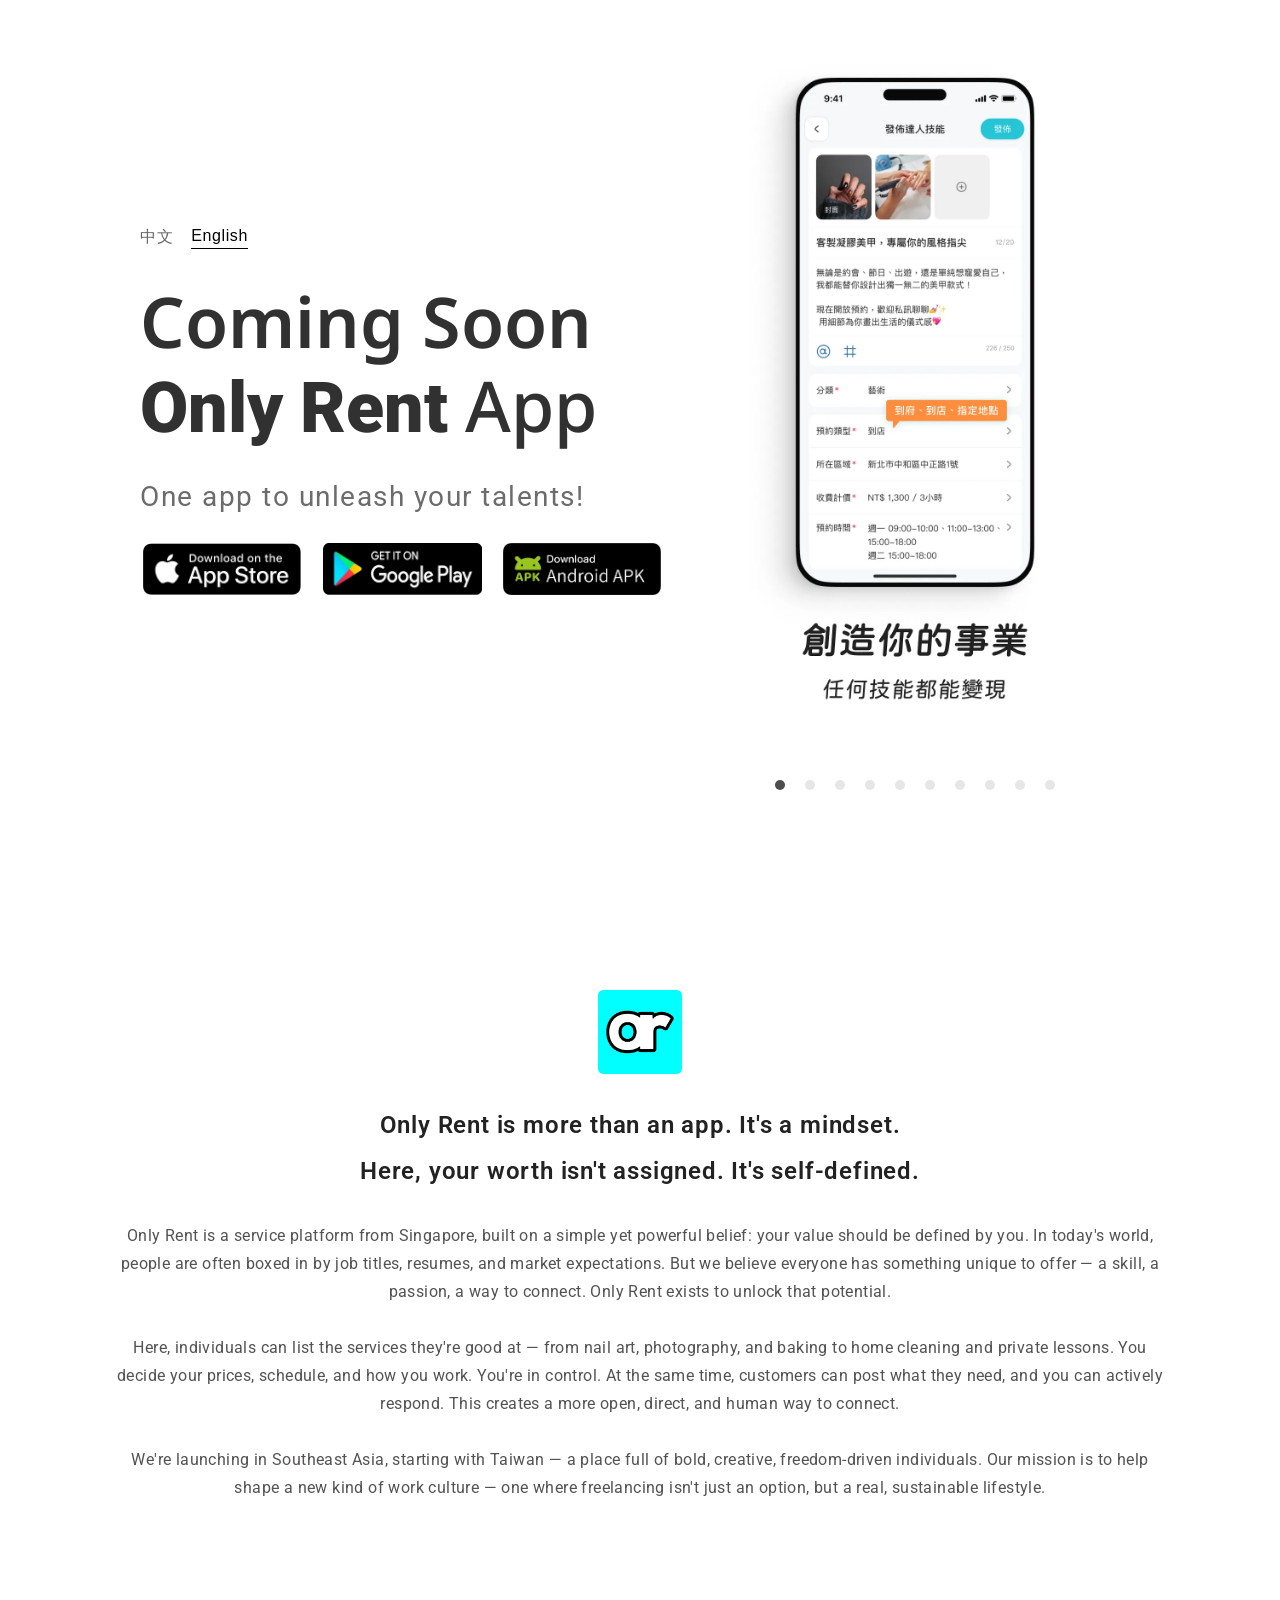
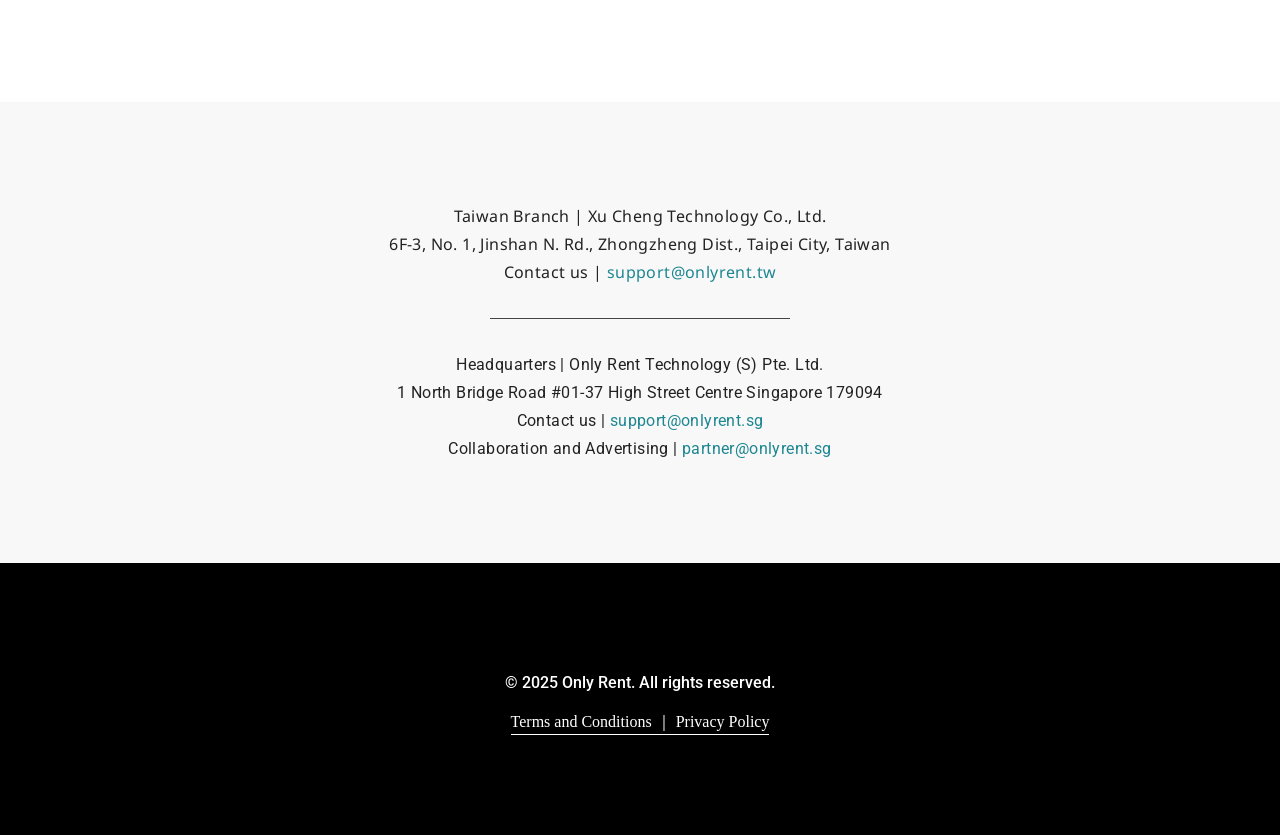
==== onlyrent-en/index.html @ f4c3f05b "Add files via upload" ====
<!DOCTYPE html>
<html lang="en">
<head>
  <meta charset="UTF-8">
  <meta name="viewport" content="width=device-width, initial-scale=1.0">
  <title>Only Rent - Your Value, Your Way</title>
  <!-- Google Fonts: Roboto (英文), Noto Sans (中文) -->
  <link href="https://fonts.googleapis.com/css?family=Roboto:400,700,900&display=swap" rel="stylesheet">
  <link href="https://fonts.googleapis.com/css2?family=Noto+Sans:400,700,900&display=swap" rel="stylesheet">
  <link rel="stylesheet" href="style.css">
</head>
<body>
  <div class="main">
    <!-- 主視覺區塊 -->
    <section class="hero-section">
      <div class="hero-content">
        <div class="hero-left">
          <div class="language-selector">
              <button id="lang-zh" onclick="window.location.href='../onlyrent-zh/index.html'" class="active">中文</button>
              <button id="lang-en" disabled class="inactive-lang">English</button>
          </div>
          <div class="text-group">
              <div class="title en-font">Coming Soon</div>
              <div class="subtitle en-font"><span class="title-bold">Only Rent</span> <span class="zh-font">App</span></div>
              <div class="subtitle-italic en-font">One app to unleash your talents!</div>
          </div>
          <div class="app-store-buttons">
              <a href="https://apps.apple.com/app/onlyrent/id1234567890" target="_blank">
                <img src="images/app-store.webp" alt="Download on App Store">
              </a>
              <a href="https://play.google.com/store/apps/details?id=com.onlyrent.app" target="_blank">
                <img src="images/google-play.webp" alt="Get it on Google Play">
              </a>
              <a href="#" target="_blank" rel="noopener">
                <img src="images/android-apk.webp" alt="Download Android APK">
              </a>
          </div>
        </div>
        <div class="hero-right">
          <div class="image-column">
            <img class="mockup-image" src="images/only rent 1.webp" alt="Only Rent App Screenshot" />
            <div class="carousel-dots">
              <div class="dot active"></div>
              <div class="dot"></div>
              <div class="dot"></div>
              <div class="dot"></div>
              <div class="dot"></div>
              <div class="dot"></div>
              <div class="dot"></div>
              <div class="dot"></div>
              <div class="dot"></div>
              <div class="dot"></div>
            </div>
          </div>
        </div>
      </div>
    </section>

    <!-- 公司介紹區塊 -->
    <section class="about-section">
      <img class="logo" src="images/only rent logo.webp" alt="Only Rent Logo"/>
      <div class="about-title en-font">Only Rent is more than an app. It's a mindset.<br>Here, your worth isn't assigned. It's self-defined.</div>
      <div class="about-desc en-font">Only Rent is a service platform from Singapore, built on a simple yet powerful belief: your value should be defined by you.
In today's world, people are often boxed in by job titles, resumes, and market expectations. But we believe everyone has something unique to offer — a skill, a passion, a way to connect. Only Rent exists to unlock that potential.<br><br>Here, individuals can list the services they're good at — from nail art, photography, and baking to home cleaning and private lessons. You decide your prices, schedule, and how you work. You're in control. At the same time, customers can post what they need, and you can actively respond. This creates a more open, direct, and human way to connect.<br><br>We're launching in Southeast Asia, starting with Taiwan — a place full of bold, creative, freedom-driven individuals. Our mission is to help shape a new kind of work culture — one where freelancing isn't just an option, but a real, sustainable lifestyle.</div>
    </section>

    <!-- 聯絡資訊 -->
    <section class="contact-section">
      <div class="contact-content">
        <div class="contact-block">
          <div class="contact-text zh-font">Taiwan Branch | Xu Cheng Technology Co., Ltd. </div>
          <div class="contact-text zh-font">6F-3, No. 1, Jinshan N. Rd., Zhongzheng Dist., Taipei City, Taiwan</div>
          <div class="contact-text zh-font">Contact us | <span class="contact-email">support@onlyrent.tw</span></div>
      
        </div>
        <div class="contact-line"></div>
        <div class="contact-block">
          <div class="contact-text en-font">Headquarters | Only Rent Technology (S) Pte. Ltd.</div>
          <div class="contact-text en-font">1 North Bridge Road #01-37 High Street Centre Singapore 179094</div>
          <div class="contact-text en-font">Contact us | <span class="contact-email">support@onlyrent.sg</span></div>
          <div class="contact-text en-font">Collaboration and Advertising | <span class="contact-email">partner@onlyrent.sg</span></div>
        </div>
      </div>
    </section>

    <!-- footer -->
    <footer class="footer">
      <div class="footer-text en-font">© 2025 Only Rent. All rights reserved.</div>
      <div class="footer-text-group">
        <span class="footer-link" id="footer-toggle">Terms and Conditions ｜ Privacy Policy </span>
      </div>
      <div class="footer-expand" id="footer-content">
        <div class="footer-expand-inner">
          <div class="footer-expand-text"><span>Only Rent Terms and Conditions</span><br>
<span>Effective Date: May 15, 2025</span><br><br>

Welcome to Only Rent (hereinafter referred to as "the Platform"). The Platform is operated by Only Rent Technology (S) Pte. Ltd., registered in Singapore, and serves as a service-matching platform allowing users to freely post or accept various human services. By using the Platform, you agree to the following terms and conditions.<br><br>

<span>1. Eligibility</span><br>
• Users must be at least 18 years old and possess full legal capacity. Individuals under 18 should not register or use the services.<br>
• The Platform reserves the right to require users to complete identity verification (e.g., mobile verification, uploading government-issued identification). Failure to complete verification may result in limited or restricted access to certain features.<br><br>

<span>2. Platform Services</span><br>
• The Platform solely provides a technical platform for "service providers" and "service seekers" to post, search, and transact services. It does not participate in the actual fulfillment of services between parties.<br>
• Information, matching functions, and transaction records provided by the Platform are intended to assist communication and collaboration between parties and do not constitute any commitment, guarantee, or agency relationship.<br><br>

<span>3. Prohibited Activities and Content Guidelines</span><br>
Users are strictly prohibited from engaging in the following activities on the Platform:<br>
• Posting or offering services that are illegal, violent, fraudulent, pornographic, related to gambling, drugs, or human trafficking.<br>
• Engaging in multi-level marketing (MLM), illegal lending, cryptocurrency scams, or other financial fraud services.<br>
• Uploading unauthorized photos, data, or infringing content.<br>
• Posting misleading, discriminatory, insulting, or content that infringes upon third-party rights.<br>
• Impersonating others, spreading spam, or interfering with Platform operations.<br>
The Platform reserves the right to delete any violating content, block accounts, or restrict feature usage without prior notice and may report violations to authorities as necessary.<br><br>

<span>4. Intellectual Property Rights</span><br>
All content provided by Only Rent, including but not limited to images, trademarks, code, platform structure, and text, is owned by the company or its authorized licensors. Unauthorized reproduction, distribution, editing, or commercial use is prohibited without written consent.<br><br>

<span>5. User-Generated Content (UGC) Management</span><br>
• Users must ensure that all posted content (text, images, videos, etc.) is legal and truthful and grant the Platform the right to display such content publicly for marketing or browsing purposes.<br>
• The Platform reserves the right to review, remove, or delete content that violates these terms and may block related accounts to maintain order.<br><br>

<span>6. Payment and Refund Policy</span><br>
• All financial transactions are processed by the third-party payment provider "TapPay" in Taiwan. The Platform does not store users' credit card or payment information.<br>
• If disputes arise after payment, service seekers must file a complaint within 24 hours of transaction completion. The Platform will make a preliminary judgment based on available information to assist in refund processing but does not guarantee outcomes.<br>
• The Platform reserves the right to charge a service fee, with applicable rates announced on the Platform.<br><br>

<span>7. Privacy and Data Security</span><br>
• Personal data provided by users will be securely stored, encrypted, and used in accordance with the Terms and Conditions ｜ Privacy Policy. The Platform implements strict internal access controls.<br>
• Upon account deletion, the Platform will delete or anonymize all data within a reasonable period unless retention is legally required.<br><br>

<span>8. Limitation of Liability and Risk Disclosure</span><br>
• The Platform does not provide explicit or implicit guarantees regarding any service content, quality, fulfillment, or effectiveness.<br>
• Users are responsible for assessing risks and bearing all consequences related to transactions.<br>
• The Platform is not liable for losses resulting from system failures, external attacks, or issues with partner services.<br><br>

<span>9. Amendments and Notifications</span><br>
The Platform reserves the right to modify these Terms and the Terms and Conditions ｜ Privacy Policy at any time. Changes will be communicated via announcements or in-app notifications. Continued use of the services constitutes acceptance of the new terms.<br><br>

<span>10. Governing Law and Dispute Resolution</span><br>
These Terms are governed by the laws of Singapore. Disputes will primarily be submitted to Singapore courts. For users located in Taiwan, the Platform reserves the right to choose the jurisdiction of Taiwanese local courts.<br><br>

<span>Only Rent Terms and Conditions ｜ Privacy Policy</span><br><br>
<span>1. Data Collection Types</span><br>
We may collect the following types of data:<br>
• Registration Data: Name, gender, mobile number, email, identification number (or residence permit number).<br>
• Transaction and Usage Behavior: Service content, history records, device information, IP address.<br>
• Financial Data: Payment and refund records (processed by third-party payment providers).<br>
<br>
<span>2. Purpose of Data Use</span><br>
• Identity verification and security authentication.<br>
• Providing and improving platform functions and user experience.<br>
• Handling user complaints, transaction record audits, and legal compliance.<br>
• Sending important system notifications and marketing information (users may opt-out).<br>
<br>
<span>3. Third-Party Data Sharing Statement</span><br>
We may share user data under the following circumstances:<br>
• With payment providers, identity verification agencies, and other partners to facilitate transactions.<br>
• With legal or administrative authorities upon lawful request.<br>
• With authorized customer service and review teams to ensure compliance.<br>
We do not sell or rent user data to third parties for commercial purposes.<br>
<br>
<span>4. Cross-Border Data Transfer Statement</span><br>
Your data may be stored or processed in Singapore, Taiwan, or other countries with comparable data protection standards. We employ SSL encryption and access controls to ensure data security.<br>
<br>
<span>5. User Rights</span><br>
You may exercise the following rights at any time:<br>
• Inquire or request access to your data.<br>
• Request correction or deletion of data.<br>
• Withdraw consent for marketing or data usage.<br>
• Deactivate your account and delete all associated data (some transaction records may be retained as required by law).<br>
To exercise these rights, please contact us at: support@onlyrent.sg<br>
<br>
<span>6. Data Retention Period</span><br>
Unless otherwise required by law, we will delete or anonymize data within 6 months after account closure or deactivation. Legally mandated records (e.g., transaction records) will be retained for at least 5 years.<br>
<br>
<span>7. Terms and Conditions ｜ Privacy Policy Amendments</span><br>
Only Rent reserves the right to update this policy at any time. All revisions will be announced on the Platform, and significant changes will be communicated via email or in-app notifications. Please review the latest version regularly.<br></div>
          <div class="footer-link" id="footer-close">Hide</div>
        </div>
      </div>
    </footer>
  </div>

  <script src="script.js"></script>
</body>
</html>
---- onlyrent-en/style.css ----
/* ===== 基礎設定 ===== */
body {
    background: #FFFFFF;
    min-height: 100vh;
    margin: 0;
    padding: 0;
    overflow-x: hidden;
}

/* ===== 主要容器 ===== */
.main {
    width: 100%;
    margin: 0 auto;
    padding-top: 30px;
    background: white;
    overflow: hidden;
    display: flex;
    flex-direction: column;
    align-items: center;
    gap: 0px;
    box-sizing: border-box;
}

/* ===== 主視覺區塊 ===== */
.hero-section {
    width: 100%;
    max-width: 1200px;
    margin: 0 auto;
    padding: 0 20px;
    box-sizing: border-box;
}

.hero-content {
    display: flex;
    justify-content: space-between;
    align-items: center;
    gap: 30px;
    max-width: 1000px;
    margin: 0 auto;
}

/* 左側區塊 */
.hero-left {
    flex: 0 1 500px;
    display: flex;
    flex-direction: column;
    gap: 30px;
    min-width: 0;
}

/* 語言選擇器 */
.language-selector {
    display: flex;
    gap: 8px;
}

.language-selector button {
    background: none;
    border: none;
    font-family: 'PingFang TC', sans-serif;
    font-size: 16px;
    font-weight: 500;
    line-height: 22px;
    letter-spacing: 0.6px;
    cursor: default; /* Default cursor for inactive state */
    padding: 0;
    transition: color 0.3s, opacity 0.3s;
    margin-right: 10px;
    color: #656565; /* Default color for inactive state */
    border-bottom: none; /* Ensure no default underline */
}

/* .active (Non-current language/clickable) */
.language-selector button.active {
    color: #656565; /* Non-current language button color (Grey) */
    border-bottom: none; /* No underline for non-current language */
    padding-bottom: 0; /* No padding for underline */
    cursor: pointer; /* Ensure clickable cursor */
}

/* .inactive-lang (Current language/not clickable) */
.language-selector button.inactive-lang {
    color: black; /* Current language button color (Black) */
    cursor: default; /* Ensure non-clickable cursor */
    border-bottom: 1px solid black; /* Add underline for current language */
    padding-bottom: 1px; /* Adjust underline distance */
}

/* Apply hover only to active buttons (Non-current language) */
.language-selector button.active:hover {
    opacity: 0.8;
}

/* Ensure inactive buttons have no hover effect */
.language-selector button.inactive-lang:hover {
    opacity: 1; /* Reset opacity on hover */
}

/* 文字群組 */
.text-group .title {
    color: #313131;
    font-size: 70px;
    font-weight: 600;
    line-height: 84px;
}

.text-group .subtitle {
    color: #313131;
    font-size: 70px;
    font-weight: 600;
    line-height: 84px;
}

.text-group .title.en-font {
    font-family: 'Noto Sans', 'PingFang TC', 'Microsoft JhengHei', Arial, sans-serif; /* 設定英文標題的字體 */
}

.title-bold {
    font-family: 'Roboto', Arial, sans-serif;
    font-weight: 900;
}

.subtitle-thin {
    font-weight: 400; /* 設定 subtitle 中變細的文字字重 */
}

.zh-font {
    font-family: 'Noto Sans', 'PingFang TC', 'Microsoft JhengHei', Arial, sans-serif;
    font-weight: 500;
}

.en-font {
    font-family: 'Roboto', Arial, sans-serif;
    font-weight: 500;
}

.subtitle-italic {
    color: #6C6C6C;
    font-size: 28px;
    letter-spacing: 1.5px;
    font-weight: 400;
    margin-top: 30px;
}

/* App Store 按鈕 */
.app-store-buttons {
    display: flex;
    flex-wrap: nowrap;
    gap: 16px;
    align-items: center;
    justify-content: flex-start;
}

.app-store-buttons a {
    outline: none;
    border: none;
}

.app-store-buttons img {
    width: 164px;
    height: 52px;
    object-fit: contain;
    border: none;
    outline: none;
    box-shadow: none;
    display: block;
}

.app-store-buttons a:focus {
    outline: none;
}

/* 右側區塊 */
.hero-right {
    flex: 0 1 450px;
    display: flex;
    flex-direction: column;
    align-items: center;
    min-width: 0;
}

/* 輪播點 */
.carousel-dots {
    display: flex;
    gap: 20px;
    margin-top: 16px;
}

.dot {
    width: 10px;
    height: 10px;
    background: #E6E6E6;
    border-radius: 50%;
    cursor: pointer;
    transition: background 0.2s;
}

.dot.active {
    background: #4D4D4D;
}

/* 圖片區塊 */
.image-column {
    display: flex;
    flex-direction: column;
    justify-content: center;
    align-items: center;
    gap: 16px;
}

.mockup-image {
    width: 100%;
    max-width: 450px;
    height: auto;
    object-fit: cover;
    cursor: pointer;
    border: none;
    outline: none;
}

/* ===== 公司介紹區塊 ===== */
.about-section {
    width: 100%;
    max-width: 1200px;
    background: white;
    padding: 200px 20px;
    display: flex;
    flex-direction: column;
    align-items: center;
    gap: 28px;
    box-sizing: border-box;
}

.logo {
    width: 84px;
    height: 84px;
    object-fit: contain;
}

.about-title {
    color: #222;
    font-size: 24px;
    font-weight: 600;
    line-height: 46px;
    letter-spacing: 0.8px;
    text-align: center;
    width: 100%;
}

.about-desc {
    color: #545252;
    font-size: 16px;
    font-weight: 400;
    line-height: 28px;
    letter-spacing: 0.4px;
    width: 100%;
    max-width: 1100px;
    margin: 0 auto;
    text-align: center;
    padding: 0 20px;
    box-sizing: border-box;
}

.highlight {
    color: #1C8691;
}

/* ===== 聯絡區塊 ===== */
.contact-section {
    width: 100%;
    background: #F8F8F8;
}

.contact-content {
    width: 100%;
    max-width: 1200px;
    margin: 0 auto;
    padding: 100px 20px;
    display: flex;
    flex-direction: column;
    align-items: center;
    box-sizing: border-box;
}

.contact-block {
    display: flex;
    flex-direction: column;
    align-items: center;
}

.contact-text {
    color: #222;
    font-size: 16px;
    font-weight: 400;
    line-height: 28px;
    letter-spacing: 0.4px;
    text-align: center;
    width: 100%;
}

.contact-email {
    color: #1C8691;
}

.contact-line {
    width: 300px;
    height: 1px;
    background: #444;
    margin: 32px 0;
}

/* ===== Footer ===== */
.footer {
    width: 100%;
    background: black;
    padding: 100px 20px;
    display: flex;
    flex-direction: column;
    align-items: center;
    box-sizing: border-box;
}

.footer-text {
    color: #ffffff;
    margin-top: 10px;
}

.footer-link {
    color: #ffffff;
    cursor: pointer;
    /* text-decoration: underline; */
    /* text-underline-offset: 5px; */
    border-bottom: 1px solid #ffffff; 
    padding-bottom: 1px; 
    margin: 0 8px;
    transition: color 0.2s;
    margin-top: 20px;
}

.footer-link:hover {
    color: #1C8691;
    border-bottom: 1px solid #1C8691; 
}

.footer-text-group {
    display: flex;
    flex-direction: row;
    align-items: center;
    gap: 8px;
}

.footer-expand {
    display: none;
    margin-top: 12px;
    padding: 32px 24px;
    width: 100%;
    max-width: 1122px;
    color: #fff;
    font-size: 12px;
    font-family: 'PingFang TC', 'Noto Sans', Arial, sans-serif;
    line-height: 1.7;
    letter-spacing: 0.5px;
    box-sizing: border-box;
}

.footer-expand.active {
    display: block;
}

.footer-expand-inner {
    display: flex;
    flex-direction: column;
    align-items: center;
    gap: 40px;
}

.footer-expand-text {
    width: 100%;
    text-align: left;
    word-break: break-word;
}

.footer-email {
    color: #1C8691;
    font-size: 12px;
    font-family: 'PingFang TC', 'Noto Sans', Arial, sans-serif;
    font-weight: 400;
    line-height: 16.8px;
    letter-spacing: 0.48px;
    display: block;
    margin-top: 8px;
}

.footer-expand-close {
    text-align: center;
    color: #fff;
    font-size: 16px;
    font-family: 'PingFang TC', 'Noto Sans', Arial, sans-serif;
    font-weight: 500;
    /* text-decoration: underline; */
    /* text-underline-offset: 3px; */
    border-bottom: 1px solid #fff; /* 使用 border-bottom 替代底線 */
    padding-bottom: 3px; /* 控制底線與文字的距離 */
    line-height: 22.4px;
    letter-spacing: 0.64px;
    cursor: pointer;
    margin-top: 24px;
    transition: color 0.2s;
}

.footer-expand-close:hover {
    color: #1C8691;
    border-bottom: 1px solid #1C8691; /* Hover 時底線變色 */
}

/* ===== 響應式設計 ===== */
/* 平板 (768px - 1199px) */
@media screen and (max-width: 1199px) {
    .hero-content {
        flex-direction: column;
        gap: 30px;
        max-width: 100%;
    }

    .hero-left {
        flex: 1;
        width: 100%;
        align-items: center;
        text-align: center;
    }

    .hero-right {
        flex: 1;
        width: 400px;
    }

    .mockup-image {
        max-width: 400px;
    }

    .contact-content {
        padding: 100px 20px;
    }

    .footer-text,
    .footer-link,
    .footer-expand,
    .footer-expand-close {
        font-size: 14px;
    }

    .contact-text {
        font-size: 14px;
    }

    .about-desc.zh-font {
        font-size: 15px;
    }

    .about-title.zh-font {
        font-size: 20px;
        line-height: 36px;
        letter-spacing: 0.3px;
    }

    .text-group .title,
    .text-group .subtitle {
        font-size: 50px;
        line-height: 60px;
    }

    .subtitle-italic {
        font-size: 20px;
    }

    .app-store-buttons {
        gap: 12px;
    }

    .app-store-buttons img {
        width: min(140px, calc((100vw - 80px) / 3));
        height: auto;
    }

    .about-section {
        padding: 150px 20px 100px 20px;
    }
}

/* 手機 (320px - 767px) */
@media screen and (max-width: 767px) {
    .main {
        padding-top: 30px;
    }

    .hero-section {
        padding: 0 15px;
    }

    .hero-right {
        width: 350px;
    }

    .carousel-dots {
        gap: 12px;
        margin-top: 12px;
    }

    .dot {
        width: 6px;
        height: 6px;
    }

    .app-store-buttons {
        flex-direction: row;
        flex-wrap: nowrap;
        gap: 8px;
        justify-content: center;
        max-width: 100%;
    }

    .app-store-buttons img {
        width: min(120px, calc((100vw - 48px) / 3));
        height: auto;
    }

    .contact-content {
        padding: 60px 15px;
    }

    .about-desc {
        padding: 0 15px;
    }

    .footer {
        padding: 60px 15px;
    }

    .about-title.zh-font {
        font-size: 18px;
        line-height: 32px;
        letter-spacing: 0.2px;
    }

    .language-selector button {
        font-size: 15px;
    }

    .text-group .title,
    .text-group .subtitle {
        font-size: 40px;
        line-height: 56px;
    }

    .subtitle-italic {
        font-size: 18px;
        margin-top: 18px;
    }

    .mockup-image {
        max-width: 380px;
    }
}

/* .inactive-lang */
.language-selector button.inactive-lang {
    color: black; /* Current language button color (Black) */
    cursor: default; /* Ensure non-clickable cursor */
    border-bottom: 1px solid black; /* Add underline for current language */
    padding-bottom: 1px; /* Adjust underline distance */
}

/* Apply hover only to active buttons (Non-current language) */
.language-selector button.active:hover {
    opacity: 0.8;
}
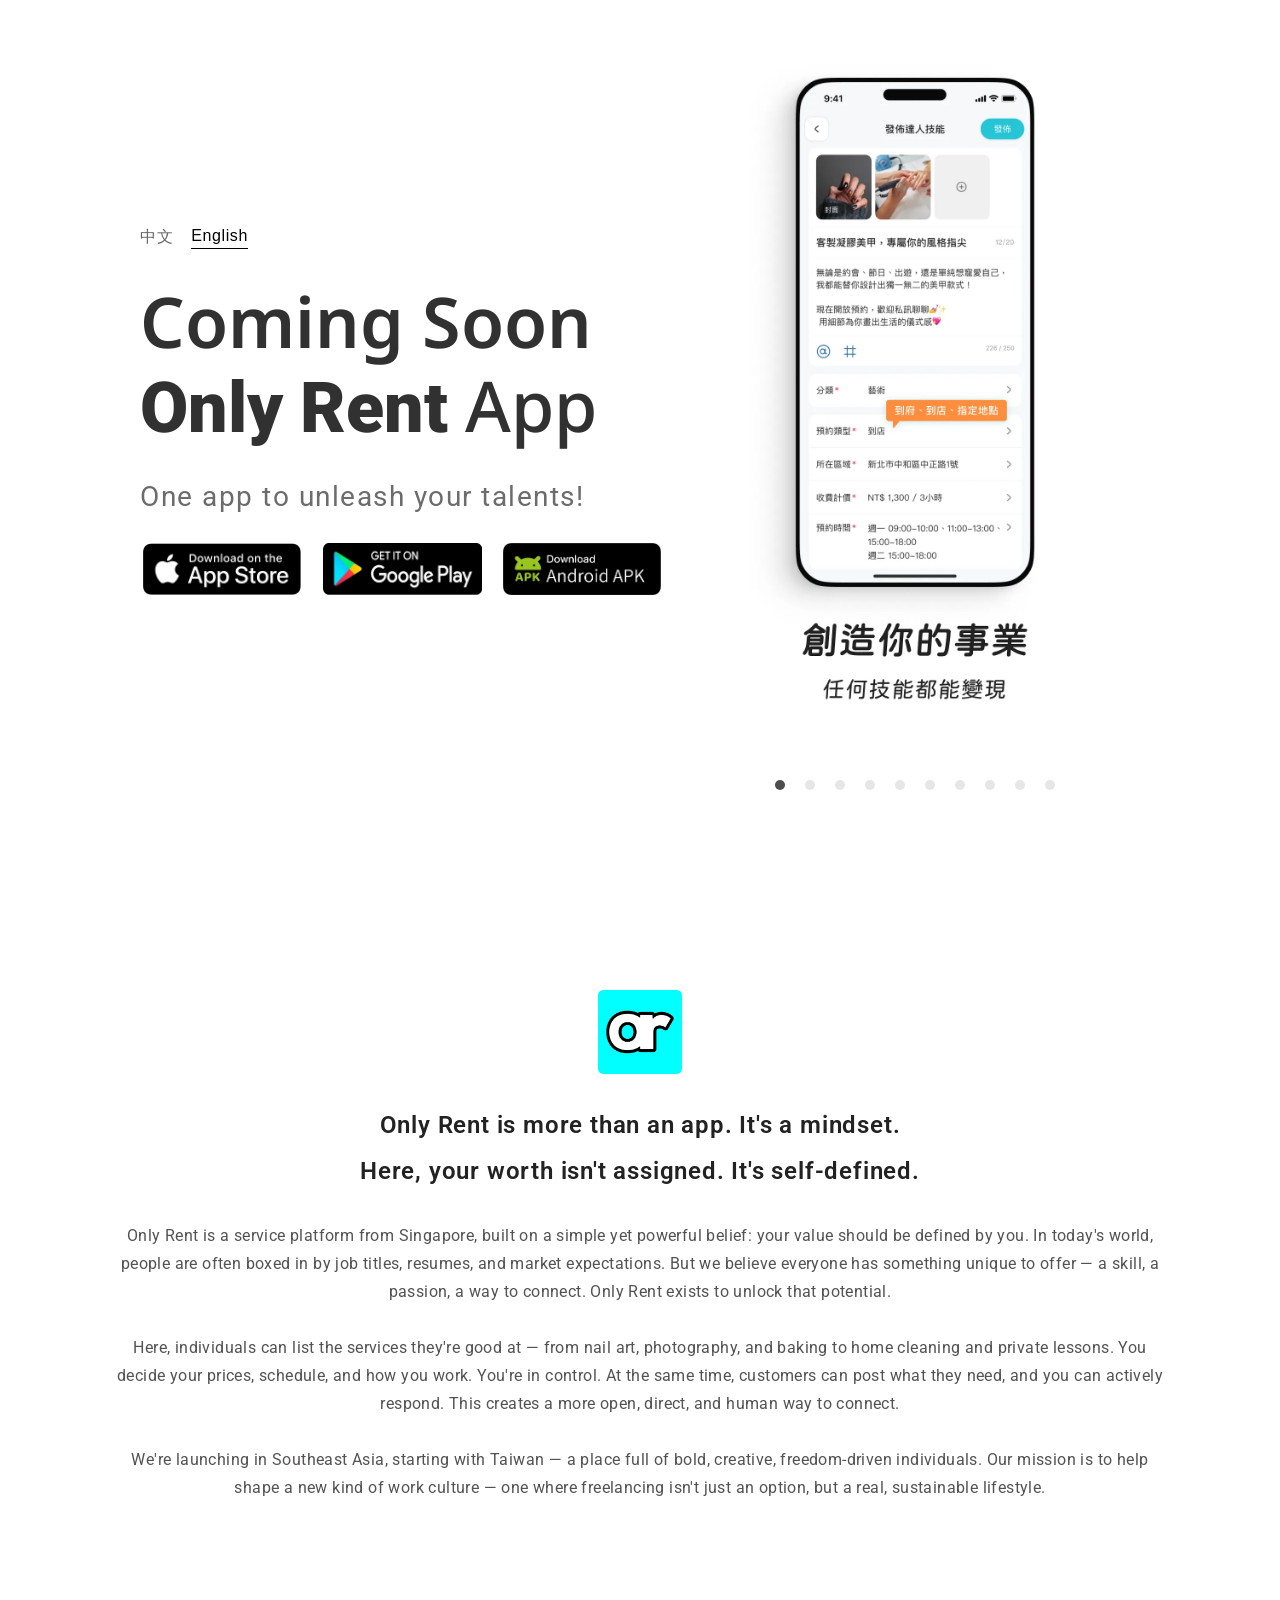
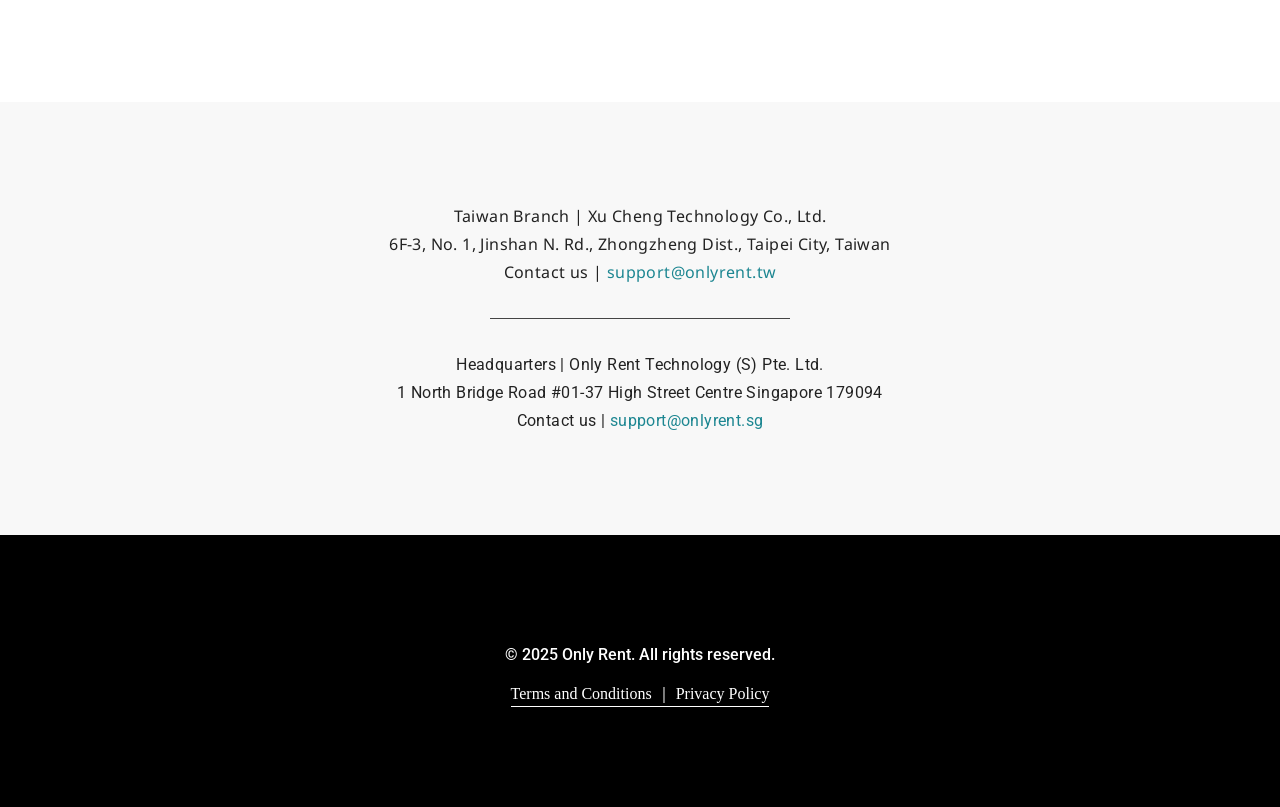
==== commit fa6f41d8: "Add files via upload" ====
--- a/onlyrent-en/index.html
+++ b/onlyrent-en/index.html
@@ -78,7 +78,7 @@
           <div class="contact-text en-font">Headquarters | Only Rent Technology (S) Pte. Ltd.</div>
           <div class="contact-text en-font">1 North Bridge Road #01-37 High Street Centre Singapore 179094</div>
           <div class="contact-text en-font">Contact us | <span class="contact-email">support@onlyrent.sg</span></div>
-          <div class="contact-text en-font">Collaboration and Advertising | <span class="contact-email">partner@onlyrent.sg</span></div>
+
         </div>
       </div>
     </section>
@@ -91,91 +91,216 @@
       </div>
       <div class="footer-expand" id="footer-content">
         <div class="footer-expand-inner">
-          <div class="footer-expand-text"><span>Only Rent Terms and Conditions</span><br>
-<span>Effective Date: May 15, 2025</span><br><br>
-
-Welcome to Only Rent (hereinafter referred to as "the Platform"). The Platform is operated by Only Rent Technology (S) Pte. Ltd., registered in Singapore, and serves as a service-matching platform allowing users to freely post or accept various human services. By using the Platform, you agree to the following terms and conditions.<br><br>
-
-<span>1. Eligibility</span><br>
-• Users must be at least 18 years old and possess full legal capacity. Individuals under 18 should not register or use the services.<br>
-• The Platform reserves the right to require users to complete identity verification (e.g., mobile verification, uploading government-issued identification). Failure to complete verification may result in limited or restricted access to certain features.<br><br>
-
-<span>2. Platform Services</span><br>
-• The Platform solely provides a technical platform for "service providers" and "service seekers" to post, search, and transact services. It does not participate in the actual fulfillment of services between parties.<br>
-• Information, matching functions, and transaction records provided by the Platform are intended to assist communication and collaboration between parties and do not constitute any commitment, guarantee, or agency relationship.<br><br>
-
-<span>3. Prohibited Activities and Content Guidelines</span><br>
-Users are strictly prohibited from engaging in the following activities on the Platform:<br>
-• Posting or offering services that are illegal, violent, fraudulent, pornographic, related to gambling, drugs, or human trafficking.<br>
-• Engaging in multi-level marketing (MLM), illegal lending, cryptocurrency scams, or other financial fraud services.<br>
-• Uploading unauthorized photos, data, or infringing content.<br>
-• Posting misleading, discriminatory, insulting, or content that infringes upon third-party rights.<br>
-• Impersonating others, spreading spam, or interfering with Platform operations.<br>
-The Platform reserves the right to delete any violating content, block accounts, or restrict feature usage without prior notice and may report violations to authorities as necessary.<br><br>
-
-<span>4. Intellectual Property Rights</span><br>
-All content provided by Only Rent, including but not limited to images, trademarks, code, platform structure, and text, is owned by the company or its authorized licensors. Unauthorized reproduction, distribution, editing, or commercial use is prohibited without written consent.<br><br>
-
-<span>5. User-Generated Content (UGC) Management</span><br>
-• Users must ensure that all posted content (text, images, videos, etc.) is legal and truthful and grant the Platform the right to display such content publicly for marketing or browsing purposes.<br>
-• The Platform reserves the right to review, remove, or delete content that violates these terms and may block related accounts to maintain order.<br><br>
-
-<span>6. Payment and Refund Policy</span><br>
-• All financial transactions are processed by the third-party payment provider "TapPay" in Taiwan. The Platform does not store users' credit card or payment information.<br>
-• If disputes arise after payment, service seekers must file a complaint within 24 hours of transaction completion. The Platform will make a preliminary judgment based on available information to assist in refund processing but does not guarantee outcomes.<br>
-• The Platform reserves the right to charge a service fee, with applicable rates announced on the Platform.<br><br>
-
-<span>7. Privacy and Data Security</span><br>
-• Personal data provided by users will be securely stored, encrypted, and used in accordance with the Terms and Conditions ｜ Privacy Policy. The Platform implements strict internal access controls.<br>
-• Upon account deletion, the Platform will delete or anonymize all data within a reasonable period unless retention is legally required.<br><br>
-
-<span>8. Limitation of Liability and Risk Disclosure</span><br>
-• The Platform does not provide explicit or implicit guarantees regarding any service content, quality, fulfillment, or effectiveness.<br>
-• Users are responsible for assessing risks and bearing all consequences related to transactions.<br>
-• The Platform is not liable for losses resulting from system failures, external attacks, or issues with partner services.<br><br>
-
-<span>9. Amendments and Notifications</span><br>
-The Platform reserves the right to modify these Terms and the Terms and Conditions ｜ Privacy Policy at any time. Changes will be communicated via announcements or in-app notifications. Continued use of the services constitutes acceptance of the new terms.<br><br>
-
-<span>10. Governing Law and Dispute Resolution</span><br>
-These Terms are governed by the laws of Singapore. Disputes will primarily be submitted to Singapore courts. For users located in Taiwan, the Platform reserves the right to choose the jurisdiction of Taiwanese local courts.<br><br>
-
-<span>Only Rent Terms and Conditions ｜ Privacy Policy</span><br><br>
-<span>1. Data Collection Types</span><br>
-We may collect the following types of data:<br>
-• Registration Data: Name, gender, mobile number, email, identification number (or residence permit number).<br>
-• Transaction and Usage Behavior: Service content, history records, device information, IP address.<br>
-• Financial Data: Payment and refund records (processed by third-party payment providers).<br>
-<br>
-<span>2. Purpose of Data Use</span><br>
-• Identity verification and security authentication.<br>
-• Providing and improving platform functions and user experience.<br>
-• Handling user complaints, transaction record audits, and legal compliance.<br>
-• Sending important system notifications and marketing information (users may opt-out).<br>
-<br>
-<span>3. Third-Party Data Sharing Statement</span><br>
-We may share user data under the following circumstances:<br>
-• With payment providers, identity verification agencies, and other partners to facilitate transactions.<br>
-• With legal or administrative authorities upon lawful request.<br>
-• With authorized customer service and review teams to ensure compliance.<br>
-We do not sell or rent user data to third parties for commercial purposes.<br>
-<br>
-<span>4. Cross-Border Data Transfer Statement</span><br>
-Your data may be stored or processed in Singapore, Taiwan, or other countries with comparable data protection standards. We employ SSL encryption and access controls to ensure data security.<br>
-<br>
-<span>5. User Rights</span><br>
-You may exercise the following rights at any time:<br>
-• Inquire or request access to your data.<br>
-• Request correction or deletion of data.<br>
-• Withdraw consent for marketing or data usage.<br>
-• Deactivate your account and delete all associated data (some transaction records may be retained as required by law).<br>
-To exercise these rights, please contact us at: support@onlyrent.sg<br>
-<br>
-<span>6. Data Retention Period</span><br>
-Unless otherwise required by law, we will delete or anonymize data within 6 months after account closure or deactivation. Legally mandated records (e.g., transaction records) will be retained for at least 5 years.<br>
-<br>
-<span>7. Terms and Conditions ｜ Privacy Policy Amendments</span><br>
-Only Rent reserves the right to update this policy at any time. All revisions will be announced on the Platform, and significant changes will be communicated via email or in-app notifications. Please review the latest version regularly.<br></div>
+          <div class="footer-expand-text">
+            <span>Only Rent Terms and Conditions</span><br>
+            <span>Effective Date: March 1, 2026</span><br><br>
+          
+            <span>Article 1 Platform Information and Legal Nature</span><br>
+            Only Rent (hereinafter referred to as the “Platform”) is operated by Only Rent Technology (S) Pte. Ltd., a company duly incorporated and validly existing under the laws of Singapore. The Platform is an online technology-based matching platform that provides technical services enabling service providers (hereinafter referred to as “Service Providers”) and service requesters (hereinafter referred to as “Customers”) to publish information, establish contact, facilitate transactions, and integrate third-party payment services.<br><br>
+            The Platform only provides information display and transaction-related technical infrastructure. It does not participate in the actual performance of any services and shall not be deemed the agent, employee, partner, or joint operator of any Service Provider or Customer. Any service contract formed between a Service Provider and a Customer is entered into directly between such parties, and the Platform is not a party to such contract.<br><br>
+            The legal status of a Service Provider offering services through the Platform is that of an independent contractor, and not an employee, agent, or representative of the Platform. No employment relationship, labor relationship, or partnership exists between the Platform and any Service Provider. The Platform assumes no obligations under labor laws, including but not limited to wage payment, overtime pay, labor insurance, occupational injury compensation, pension contributions, or any other similar liabilities.<br><br>
+            By using the Platform, you acknowledge that you have read, understood, and agreed to all terms of these Terms and Conditions, and you further agree that your electronic acceptance shall have the same legal effect as a handwritten signature.<br><br>
+          
+            <span>Article 2 Eligibility and Account Management</span><br>
+            Users of the Platform must be at least eighteen (18) years old and have full legal capacity. Persons under the age of eighteen (18) may not register for or use the Platform’s services.<br><br>
+            Users must provide true, complete, and valid personal information upon registration. The Platform may require mobile phone verification, email verification, or the upload of government-issued identification documents. If a user fails to complete verification or provides false information, the Platform may restrict, suspend, or terminate such user’s account and access to related functions.<br><br>
+            Users are responsible for properly safeguarding their account credentials and passwords. The Platform shall not be liable for any loss arising from unauthorized use of an account unless such loss is attributable to the Platform.<br><br>
+          
+            <span>Article 3 Nature of Services and Risk Disclosure</span><br>
+            The Platform is solely a technology-based matching platform and makes no express or implied representations or warranties regarding the authenticity, legality, quality, suitability, or performance capability of any service content. The Platform does not guarantee continuous availability, error-free operation, or fitness for any particular purpose.<br><br>
+            Service Providers and Customers shall independently evaluate the risks of any transaction and shall bear all legal liabilities arising from the performance of services. Any personal injury, property damage, performance dispute, or tort liability arising from service performance shall be borne solely by the transacting parties. The Platform does not provide any insurance coverage and is not responsible for whether any user has obtained commercial liability insurance, accident insurance, or any other insurance.<br><br>
+            To the fullest extent permitted by law, the Platform shall not be liable for any indirect, incidental, punitive, or consequential damages. The Platform’s total liability to any single user shall be limited to the total amount actually paid by such user to the Platform during the preceding twelve (12) months.<br><br>
+            The Platform only provides technical verification and information display mechanisms, and does not guarantee the absolute authenticity of any user’s identity, service capability, or performance integrity. Even if a user has completed real-name verification or third-party payment review procedures, such procedures are only part of the compliance measures and do not constitute any guarantee of such user’s conduct or qualifications. Users shall independently assess transaction risks and bear the corresponding consequences.<br><br>
+          
+            <span>Article 4 Service Provider Qualifications, Payment Processing, and Tax Responsibilities</span><br>
+            Any Service Provider who completes transactions and receives compensation through the Platform must have full legal capacity and must lawfully provide true and complete identity information and related documents.<br><br>
+            Transaction funds shall be collected and processed by the third-party payment institution ECPay Co., Ltd. in accordance with its legal and compliance procedures, and disbursed in accordance with the Platform’s rules.<br><br>
+            Where the Platform is legally deemed to be a withholding agent or the actual paying entity, the Platform may, in accordance with the applicable tax laws of the R.O.C (Taiwan) and the National Health Insurance Act, withhold individual income tax and second-generation National Health Insurance supplementary premiums from the compensation payable to the Service Provider based on the Service Provider’s status, the nature of the income, and applicable statutory standards, and may complete the required statutory filing procedures.<br><br>
+            The withholding rates, applicable thresholds, calculation methods, and order of withholding under the preceding paragraph shall be handled in accordance with the laws then in force, the Platform’s published rules, and the practical interpretations of the competent authorities.<br><br>
+            The Platform’s withholding and filing actions are solely for the purpose of complying with legal obligations and shall not create any employment, labor, partnership, agency, or other subordinate relationship between the Platform and any Service Provider. Any service contract formed between a Service Provider and a Customer is entered into directly between such parties, and the Platform is not a party to such contract.<br><br>
+            Service Providers shall be solely responsible for filing their annual income tax returns in accordance with applicable law. Any amount withheld is only a provisional statutory withholding, and the final tax liability shall be determined based on the Service Provider’s annual tax filing. The Platform does not guarantee any final tax outcome for any Service Provider.<br><br>
+            If applicable laws, competent authority interpretations, or payment structures change, the Platform may lawfully adjust the withholding mechanism, payment method, or cooperating payment institution, and shall announce such changes in accordance with applicable requirements.<br><br>
+          
+            <span>Article 5 Platform Service Fees and Revenue Allocation Mechanism</span><br>
+            For each successfully completed and confirmed order, the Platform shall charge the Service Provider a platform service fee based on the total transaction amount of the order. The current standard fee rate is twenty-five percent (25%).<br><br>
+            The “total transaction amount of the order” referred to in the preceding paragraph means the full amount actually paid by the Customer for the relevant service, excluding any taxes required by law to be withheld or any amounts that may not lawfully be treated as the Platform’s revenue, if any.<br><br>
+            The platform service fee shall be calculated based on the total transaction amount of the order and shall be deducted first from the transaction funds after the order has been completed and confirmed. Such platform service fee constitutes consideration for the Platform’s provision of technical matching, system infrastructure, data processing, payment integration, information security, risk control, credit rating mechanisms, customer support, marketing promotion, and overall platform maintenance services, and does not form part of the Service Provider’s income.<br><br>
+            The remaining balance after deduction of the platform service fee shall constitute the Service Provider’s compensation. Any individual income tax and second-generation National Health Insurance supplementary premiums required by law shall be withheld from such compensation in accordance with Article 4.<br><br>
+            The Platform may adopt differentiated or tiered fee rates based on Service Provider level, transaction volume, service type, promotional activities, cooperation plans, or other operational strategies. Specific fee standards and applicable conditions shall be as announced by the Platform.<br><br>
+            Transaction funds are currently collected, processed, and allocated through the third-party payment institution ECPay Co., Ltd. The Platform reserves the right to change its payment service partners or adjust the fund allocation mechanism according to operational needs.<br><br>
+            Service Providers and Customers shall not complete transactions privately or otherwise evade the Platform’s service fees after establishing contact through the Platform. If verified, the Platform may take measures according to the severity of the violation, including warnings, functional restrictions, fund freezing, account termination, or claims for damages.<br><br>
+          
+            <span>Article 6 Prohibited Conduct</span><br>
+            Users shall not use the Platform to engage in any unlawful or improper conduct, including but not limited to prostitution or sexual services, gambling, drug transactions, illegal financial activities, unauthorized professional medical practice, fraud, pyramid selling, or any conduct that infringes the rights of third parties.<br><br>
+            The Platform may, without prior notice, remove violating content, freeze accounts, restrict fund flows, or terminate services, and may cooperate with law enforcement authorities where necessary.<br><br>
+          
+            <span>Article 7 Rating System and Algorithmic Authority</span><br>
+            The Platform operates a mutual rating system. Ratings are calculated based on a dynamically weighted average method. The Platform may conduct ranking, credit scoring, or risk assessment based on automated processing mechanisms. The Platform reserves the right to adjust rating rules, ranking logic, and weighting ratios at any time.<br><br>
+            If abnormal ratings result from system errors, technical issues, or reasons not attributable to the user, the Platform may make corrections based on its internal review results.<br><br>
+          
+            <span>Article 8 Breach, Cancellation, and Account Sanctions</span><br>
+            After accepting an order, a Service Provider shall perform the service as agreed. If, without justified reason, the Service Provider fails to perform, arrives late, leaves early, or materially breaches the service commitment, and such conduct is confirmed by the Platform upon review, the Platform may impose sanctions depending on the seriousness of the violation, including warnings, restrictions on order acceptance, reduction of ranking weight, account suspension, or account termination.<br><br>
+            “Justified reason” under the preceding paragraph includes, but is not limited to, force majeure, sudden serious illness, major traffic accidents, or other causes not attributable to the Service Provider. The Service Provider shall notify the Platform within a reasonable period and provide relevant supporting evidence.<br><br>
+            A Customer may cancel an order at any time without charge before the Service Provider has accepted the order.<br><br>
+            After the Service Provider accepts the order, the system will provide the Customer with a fifteen (15) minute cooling-off cancellation period. If the order is cancelled within such period, the Customer shall be entitled to a full refund.<br><br>
+            After the expiration of the aforementioned cooling-off period, the order shall be deemed final and binding. Except where cancellation is due to reasons not attributable to the Customer, including but not limited to the Service Provider’s failure to perform, material service defects, or circumstances where a refund is required by law, the Customer may not arbitrarily cancel the order, and the Platform will generally not provide a refund.<br><br>
+            If the Customer fails to appear at the agreed time, loses contact without justification, or refuses to perform the transaction, and such conduct is confirmed by the Platform upon review, the Customer shall be deemed in breach, and the Platform may refuse to provide a refund.<br><br>
+            If a Customer or Service Provider objects to a breach determination or sanction decision, such party may submit an appeal in accordance with the dispute resolution mechanism under Article 14 of these Terms and Conditions.<br><br>
+            The application of the foregoing breach handling and refund provisions shall comply with the principle of good faith and any mandatory provisions of consumer protection laws.<br><br>
+            The Platform may, based on risk management, legal compliance, or operational needs, adjust the relevant performance rules, sanction mechanisms, or cancellation policies, and shall announce such adjustments in accordance with applicable requirements.<br><br>
+          
+            <span>Article 9 Intellectual Property and Content License</span><br>
+            The Platform’s code, designs, trademarks, system architecture, and content are owned by the Company or its lawful licensors. No person may use them without prior written consent.<br><br>
+            Any public content posted by users on the Platform is licensed to the Platform on a worldwide, non-exclusive, sublicensable basis for platform operation, display, and marketing purposes.<br><br>
+          
+            <span>Article 10 Force Majeure</span><br>
+            The Platform shall not be liable for any interruption, delay, or inability to perform caused by natural disasters, war, government orders, major system attacks, power outages, communication failures, or any other force majeure events.<br><br>
+          
+            <span>Article 11 Governing Law and Dispute Resolution</span><br>
+            The formation, validity, interpretation, and performance of these Terms and Conditions shall, in principle, be governed by the laws of Singapore.<br><br>
+            However, if the laws of the user’s place of residence or the actual place of service performance contain mandatory provisions regarding consumer protection, labor protection, personal data protection, or other matters that must apply, such mandatory provisions shall prevail.<br><br>
+            The parties agree that, except for matters that may not be arbitrated by law, any dispute arising out of or in connection with these Terms and Conditions or the Platform’s services shall be submitted to the Singapore International Arbitration Centre (SIAC) for arbitration in accordance with its then-current arbitration rules. The seat of arbitration shall be Singapore, and the language of arbitration shall be English.<br><br>
+            The Platform reserves the right to initiate legal proceedings or apply for injunctive or preservative relief before any court having lawful jurisdiction.<br><br>
+          
+            <span>Article 12 Language Priority, Severability, and Entire Agreement</span><br>
+            In the event of any discrepancy between the Chinese and English versions of these Terms and Conditions, the English version shall prevail. If any provision of these Terms and Conditions is held invalid or unenforceable, the remaining provisions shall remain in full force and effect. These Terms and Conditions constitute the entire agreement between the user and the Platform and supersede all prior oral or written agreements.<br><br>
+          
+            <span>Article 13 User Indemnification, Cooperation with Authorities, and Survival</span><br>
+            The user agrees that if the Platform, Only Rent Technology (S) Pte. Ltd., or its directors, employees, agents, partners, or affiliates suffers any loss, claim, demand, administrative penalty, or legal proceeding as a result of the user’s breach of these Terms and Conditions, violation of applicable laws, or infringement of any third party’s rights, the user shall bear full responsibility and shall indemnify the Platform for all resulting losses, costs, and expenses, including reasonable attorneys’ fees, litigation costs, and handling expenses.<br><br>
+            The Platform may cooperate with investigations, orders, or requests from judicial authorities, competent authorities, or other legally authorized institutions, and may provide necessary data or information to the extent permitted by law. The user understands and agrees that where the Platform lawfully cooperates with such investigations or requests, the Platform shall not thereby incur any contractual or tort liability to the user.<br><br>
+            The provisions relating to limitation of liability, intellectual property, content licensing, user indemnification, and dispute resolution shall survive the termination of any account, discontinuation of services, or termination of these Terms and Conditions.<br><br>
+          
+            <span>Article 14 Order Disputes, Customer Service Handling, and Refund Mechanism</span><br>
+            If a Customer or Service Provider has any dispute regarding service quality, performance, amount calculation, or any other transaction-related matter, such party shall submit a complaint through the Platform’s customer service system within twenty-four (24) hours after order completion and provide relevant supporting evidence, including but not limited to communication records, photographs, videos, transaction records, or other supporting documents.<br><br>
+            The Platform may temporarily freeze the relevant funds for risk control and dispute handling purposes and may notify both parties to provide explanations or supplementary materials within a designated period.<br><br>
+            The Platform’s customer service team shall conduct a preliminary review in accordance with internal review procedures, including confirmation of evidence completeness, verification of transaction records, and risk assessment. Where necessary, the Platform may request additional explanations or evidence from either party.<br><br>
+            The Platform only provides coordination and review mechanisms and is not an arbitrator or judicial authority. The Platform’s handling result is an operational determination made based on the information available at the time and shall not affect either party’s right to seek judicial remedies in accordance with applicable law.<br><br>
+            If a Service Provider fails to perform without justification, and such failure is confirmed upon review, the Platform may assist in processing a refund and may impose corresponding sanctions on the Service Provider’s account.<br><br>
+            If a Customer files a malicious complaint, provides false information, or abuses the refund mechanism, the Platform may restrict the Customer’s account or terminate services according to the seriousness of the violation.<br><br>
+            Unless otherwise required by mandatory law, the Platform does not guarantee that the outcome of any dispute handling will necessarily conform to either party’s claims.<br><br>
+          
+            <span>Article 15 Fund Disbursement and Risk Control</span><br>
+            Disbursement of funds after order completion shall be handled in accordance with the operating procedures of the third-party payment institution and the processing time of relevant banks. Actual receipt time may be delayed due to financial institutions, holidays, or risk review procedures.<br><br>
+            Where there are suspicions of fraud, anti-money laundering review requirements, or investigations by competent authorities, the Platform or the third-party payment institution may lawfully suspend or delay the disbursement of relevant funds.<br><br>
+            Users understand and agree that fund processing is subject to the rules of the third-party payment institution, and the Platform is not responsible for bank processing times or the results of third-party reviews.<br><br>
+            Any risk control decisions, account freezes, delayed disbursements, or transaction rejections made by any third-party payment institution, bank, or other financial service provider are independent decisions made by such institutions in accordance with their legal compliance obligations and internal policies, and do not constitute decisions or acts of the Platform. The Platform shall not be responsible for the review standards or operational results of such third parties.<br><br>
+          
+            <span>Article 16 User Representations and Warranties</span><br>
+            1. the information and service content they provide are true, lawful, and do not infringe the rights of any third party;<br>
+            2. where the services provided require professional qualifications or licenses, such qualifications or licenses have been lawfully obtained;<br>
+            3. they will not use the Platform for any unlawful or improper activities; and<br>
+            4. any request posted by a Customer is lawful and does not involve any unlawful purpose.<br><br>
+            If any breach of the above representations causes loss to the Platform or any third party, the user shall bear full indemnification liability.<br><br>
+          
+            <span>Article 17 Account Sanction Mechanism</span><br>
+            Depending on the seriousness of the violation, the Platform may impose the following measures:<br>
+            1. warning;<br>
+            2. restriction of certain functions;<br>
+            3. account suspension;<br>
+            4. freezing of funds; and<br>
+            5. permanent account termination.<br><br>
+            Where fraud, serious infringement, violent threats, prostitution, gambling, drugs, or other major unlawful conduct is involved, the Platform may permanently terminate the relevant account immediately without prior notice.<br><br>
+          
+            <span>Article 18 Infringement Complaints and Takedown Mechanism</span><br>
+            Any rights holder who believes that their intellectual property rights or other lawful rights have been infringed may submit a written notice to the Platform together with reasonable supporting documentation.<br><br>
+            The Platform may temporarily remove the relevant content after reasonable review. If the user submits a counter-notice with reasonable explanations, the Platform may restore the content or advise the parties to resolve the matter through legal channels.<br><br>
+          
+            <span>Article 19 Notices and Service</span><br>
+            The Platform may provide notices to users by in-platform announcements, application notifications, SMS messages, or email.<br><br>
+            Any notice shall be deemed duly delivered within a reasonable period after it is sent. Users shall ensure that their contact information remains current and valid.<br><br>
+          
+            <span>Only Rent Privacy Policy</span><br>
+            <span>Effective Date: March 1, 2026</span><br><br>
+          
+            <span>Article 1 Purpose and Scope of This Policy</span><br>
+            This Privacy Policy applies to the Only Rent platform (the “Platform”) operated by Only Rent Technology (S) Pte. Ltd. (the “Company”). This Policy explains how the Platform collects, processes, uses, stores, and protects users’ personal data.<br><br>
+            The Company is the data controller of the Platform. In collecting and processing personal data, the Company will comply with Singapore’s Personal Data Protection Act (PDPA) and any mandatory data protection laws applicable in the user’s jurisdiction, including but not limited to Taiwan’s Personal Data Protection Act.<br><br>
+            If the laws of the user’s jurisdiction contain mandatory provisions regarding personal data protection, such provisions shall prevail.<br><br>
+            If you have any questions, requests, or complaints regarding this Privacy Policy or the handling of personal data, you may contact the Company at <a href="mailto:support@onlyrent.sg">support@onlyrent.sg</a>. The Company will respond within a reasonable period.<br><br>
+            By using the Platform, you acknowledge that you have read and agreed to this Privacy Policy.<br><br>
+          
+            <span>Article 2 Categories of Data Collected</span><br>
+            The Platform may collect the following categories of data:<br>
+            • Identity data, including name, date of birth, national identification number, passport number, residence permit number, and other data capable of identifying an individual under applicable law;<br>
+            • Contact data, including mobile phone number, email address, and mailing address;<br>
+            • Account and transaction data, including service records, order details, payment records, refund records, and rating records;<br>
+            • Device and technical data, including IP address, device identifier, device model, operating system version, browsing records, cookie information, and application usage behavior records;<br>
+            • Location-related data (where authorized by the user), including location information actively entered or authorized by the user;<br>
+            • Customer service and communication data, including content of communications through customer service systems, email, or in-platform messages.<br><br>
+            Payment-related data is processed by third-party payment institutions, and the Platform does not store complete credit card or bank card information.<br><br>
+            Data sources include: information provided directly by users, technical data automatically generated during use of the Platform, and necessary verification information lawfully returned by third-party payment institutions or partner service providers.<br><br>
+            The Platform only collects and processes personal data to the minimum extent necessary to achieve specific processing purposes and avoids collecting excessive data unrelated to the services.<br><br>
+          
+            <span>Article 3 Legal Basis for Data Processing</span><br>
+            The legal bases on which the Platform collects and processes personal data include:<br>
+            1. performance of the contract between the user and the Platform;<br>
+            2. compliance with legal obligations;<br>
+            3. the user’s express or implied consent; and<br>
+            4. the Company’s legitimate business interests in maintaining platform security, transaction order, and normal operations.<br><br>
+          
+            <span>Article 4 Purposes of Data Use</span><br>
+            The data collected by the Platform will be used for:<br>
+            identity verification, security management, transaction processing, payment integration, customer support, risk control, fraud prevention, dispute handling, legal compliance, data analysis, and operational optimization.<br><br>
+            The Platform may carry out content ranking, credit scoring, or risk assessment based on automated processing mechanisms in order to maintain transaction safety and service quality. Such automated processing may involve a comprehensive analysis of users’ transaction history, rating history, performance records, or usage behavior data.<br><br>
+            Such automated processing does not constitute a decision producing final legal effects. If a user objects to any such result, the user may request manual review through customer service.<br><br>
+            Subject to the user’s consent, the Platform may send marketing messages, push notifications, or emails. Users may disable marketing push notifications in the application settings or unsubscribe through the email unsubscribe mechanism. However, necessary notifications relating to transaction security, account risk, or system notices are not considered marketing communications.<br><br>
+          
+            <span>Article 5 Third-Party Sharing, Technical Services, and Outsourced Processing</span><br>
+            To provide complete services, the Platform may provide necessary data to third-party partners, including but not limited to:<br>
+            • third-party payment institutions;<br>
+            • cloud service providers;<br>
+            • data storage and server hosting providers;<br>
+            • map service API providers;<br>
+            • data analytics and system monitoring service providers;<br>
+            • push notification and communication service providers; and<br>
+            • competent authorities or judicial authorities lawfully entitled to access such data.<br><br>
+            The Platform may use third-party technical tools or software development kits (SDKs) to optimize system operation and user experience. Such third parties may only access necessary technical data within the scope of their services and must comply with confidentiality and data protection obligations.<br><br>
+            The Platform does not sell or lease users’ personal data to any commercial third party.<br><br>
+          
+            <span>Article 6 Cross-Border Data Transfers</span><br>
+            User data may be stored or processed in Singapore, Taiwan, or other countries or regions that provide an appropriate standard of data protection.<br><br>
+            The Platform will adopt reasonable technical and organizational measures in accordance with applicable law to ensure the security and legality of cross-border data transfers.<br><br>
+          
+            <span>Article 7 Data Retention Period and Account Deletion</span><br>
+            The Platform will retain personal data for the period necessary to fulfill the purposes for which it was collected.<br><br>
+            Transaction and financial data required to be retained by law shall be kept for at least five (5) years or for a longer period if required by applicable laws and regulations.<br><br>
+            When a user requests deletion of an account, the Platform will terminate access to such account and will delete or anonymize the user’s personal data within a reasonable period. However, data necessary for compliance with legal obligations, dispute handling, fraud prevention, or fulfillment of financial or tax retention obligations may be retained until the statutory retention period expires.<br><br>
+            Backup data may be deleted with delay due to technical operating cycles, but will be automatically cleared under the normal backup rotation mechanism.<br><br>
+          
+            <span>Article 8 Data Security Measures and Security Incident Handling</span><br>
+            The Platform adopts reasonable and appropriate technical and organizational measures to protect data security, including but not limited to:<br>
+            • encrypted transmission;<br>
+            • tiered access controls;<br>
+            • access monitoring;<br>
+            • data backup; and<br>
+            • regular security reviews.<br><br>
+            However, internet transmission is not absolutely secure, and the Platform cannot guarantee absolute security of data transmission.<br><br>
+            If a security incident occurs that may result in unauthorized access to, disclosure of, damage to, or loss of personal data, the Platform will conduct an investigation in accordance with applicable law and will notify the relevant competent authorities and affected users within the legally required time, including an explanation of the categories of data potentially affected and the remedial measures taken.<br><br>
+            However, if any data breach results from force majeure, unforeseeable or unavoidable malicious attacks by third parties, or causes not attributable to the Platform, the Platform shall not be liable for damages to the extent permitted by law.<br><br>
+          
+            <span>Article 9 User Rights</span><br>
+            Users may exercise the following rights in accordance with applicable law:<br>
+            • to inquire about or request access to personal data;<br>
+            • to request a copy of personal data;<br>
+            • to request supplementation or correction;<br>
+            • to request cessation of collection, processing, or use;<br>
+            • to request deletion; and<br>
+            • to withdraw consent.<br><br>
+            The Platform will handle such requests within a reasonable period, usually not exceeding thirty (30) days.<br><br>
+          
+            <span>Article 10 Processing of Minors’ Data</span><br>
+            The Platform does not provide services to persons under the age of eighteen (18).<br><br>
+            If the Platform becomes aware that a minor has provided personal data without the consent of a legal guardian, the Platform will immediately cease processing such data and delete it.<br><br>
+          
+            <span>Article 11 Cookies and Technical Identifiers</span><br>
+            The Platform may use cookies, device identifiers, and similar technologies to improve user experience, conduct data analysis, and maintain security monitoring.<br><br>
+            Users may manage cookies through their device or browser settings. However, disabling certain technical features may affect the normal operation of some Platform services.<br><br>
+          
+            <span>Article 12 Policy Amendments</span><br>
+            The Platform may amend this Privacy Policy due to changes in law or operational needs.<br><br>
+            Material amendments will be notified to users through platform announcements, application notifications, or email.<br><br>
+            The amended policy will specify its effective date. Continued use of the Platform after the effective date of the amended policy shall constitute acceptance of the updated policy.<br>
+          </div>
           <div class="footer-link" id="footer-close">Hide</div>
         </div>
       </div>
